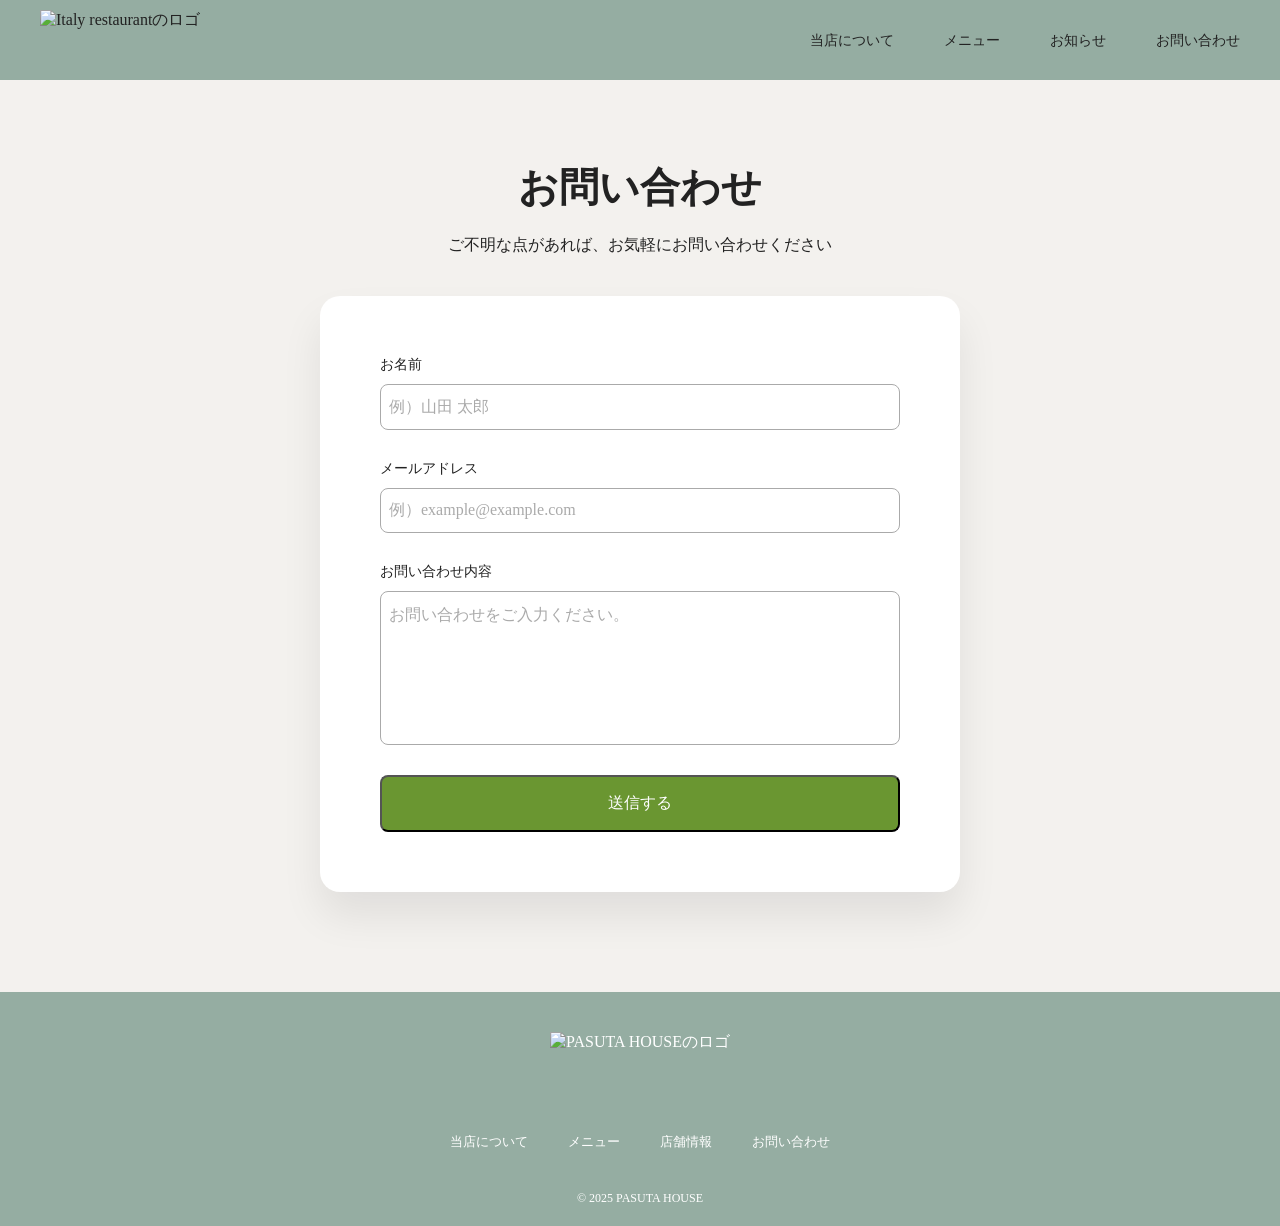
==== contact.html @ 11737196 "Add files via upload" ====
<!DOCTYPE html>
<html lang="ja">
<head>
  <meta charset="UTF-8">
  <meta name="viewport" content="width=device-width, initial-scale=1.0">
   <link rel="stylesheet" href="css\reset.css">  
   <link rel="stylesheet" href="css\style.css">
  <script src="js/app.js" defer></script>
</head>
<body>
   <div id="loading">
    <p>Loading...</p>
    <div id="loading-screen"></div>
  </div>
    <header>
    <h1>
      <a href="index.html" class="logo">
        <img src="img\logo.jpg" alt="Italy restaurantのロゴ">
      </a>
    </h1>
    <nav>
      <ul>
        <li><a href="index.html#about">当店について</a></li>
        <li><a href="index.html#menu">メニュー</a></li>
        <li><a href="index.html#news">お知らせ</a></li>
        <li><a href="index.html#contact">お問い合わせ</a></li>
      </ul>
    </nav>
  </header>


 <main class="lower-main">
  <div class="lower-heading-group">
    <h2>お問い合わせ</h2>
    <p>ご不明な点があれば、お気軽にお問い合わせください</p>
  </div>
  <form class="form-box" action="https://api.staticforms.xyz/submit" method="post">
    <input type="hidden" name="accessKey" value="sf_6c1b517ab596d14e8ac4b266">
    <input type="hidden" name="redirectTo" value="https://www.sus.ac.jp/">
    <div class="form-item">
      <label>お名前</label>
      <input type="text" name="name" placeholder="例）山田 太郎">
    </div>
    <div class="form-item">
    <label>メールアドレス</label>
    <input type="email" name="email" placeholder="例）example@example.com">
    </div>
     <div class="form-item">
      <label>お問い合わせ内容</label>
      <textarea rows="7" name="message" placeholder="お問い合わせをご入力ください。"></textarea>
    </div>
    <div class="form-item">
      <button type="submit">送信する</button>
    </div>
  </form>
 </main>

   
 <footer>
  <a href="index.html" class="logo">
    <img src="img/logo.jpg" alt="PASUTA HOUSEのロゴ">
  </a>
  <nav>
    <ul>
      <li>
        <a href="index.html#about">当店について</a>
      </li>
      <li>
        <a href="index.html#menu">メニュー</a>
      </li>
       <li>
        <a href="index.html#shop">店舗情報</a>
      </li>
       <li>
        <a href="index.html#contact">お問い合わせ</a>
      </li>
    </ul>
  </nav>
  <p class="copyright">&copy; 2025 PASUTA HOUSE</p>
 </footer>
</body>
</html>
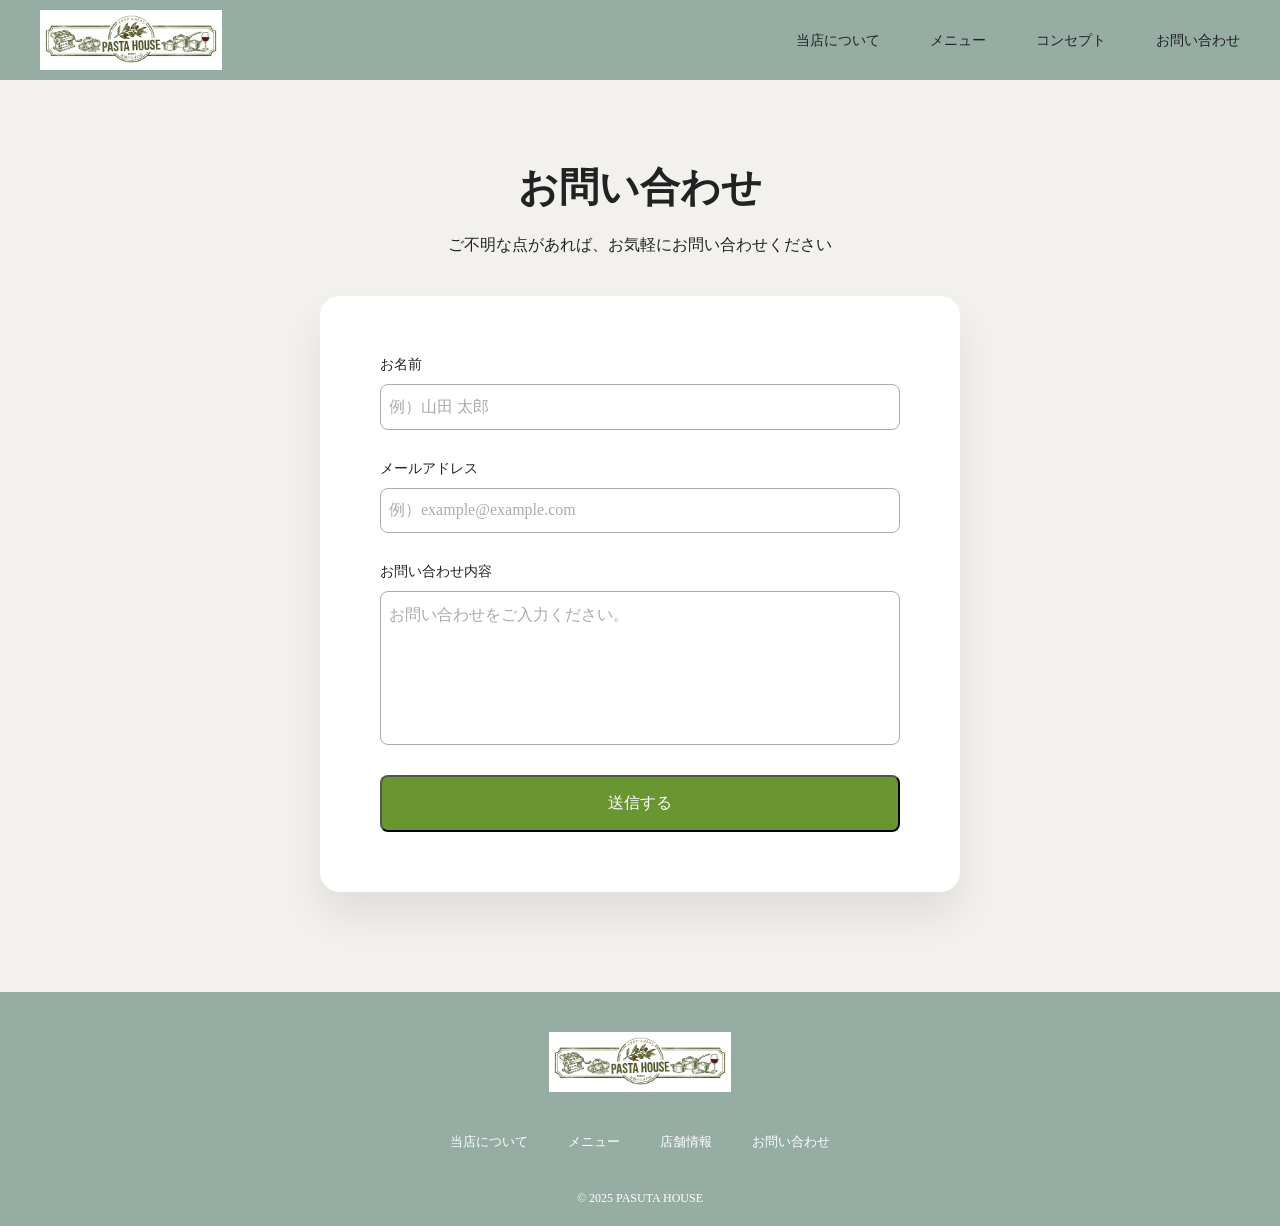
==== commit faa9f400: "Update contact.html" ====
--- a/contact.html
+++ b/contact.html
@@ -22,7 +22,7 @@
       <ul>
         <li><a href="index.html#about">当店について</a></li>
         <li><a href="index.html#menu">メニュー</a></li>
-        <li><a href="index.html#news">お知らせ</a></li>
+        <li><a href="concept.html#news">コンセプト</a></li>
         <li><a href="index.html#contact">お問い合わせ</a></li>
       </ul>
     </nav>
@@ -79,4 +79,4 @@
   <p class="copyright">&copy; 2025 PASUTA HOUSE</p>
  </footer>
 </body>
-</html>+</html>
